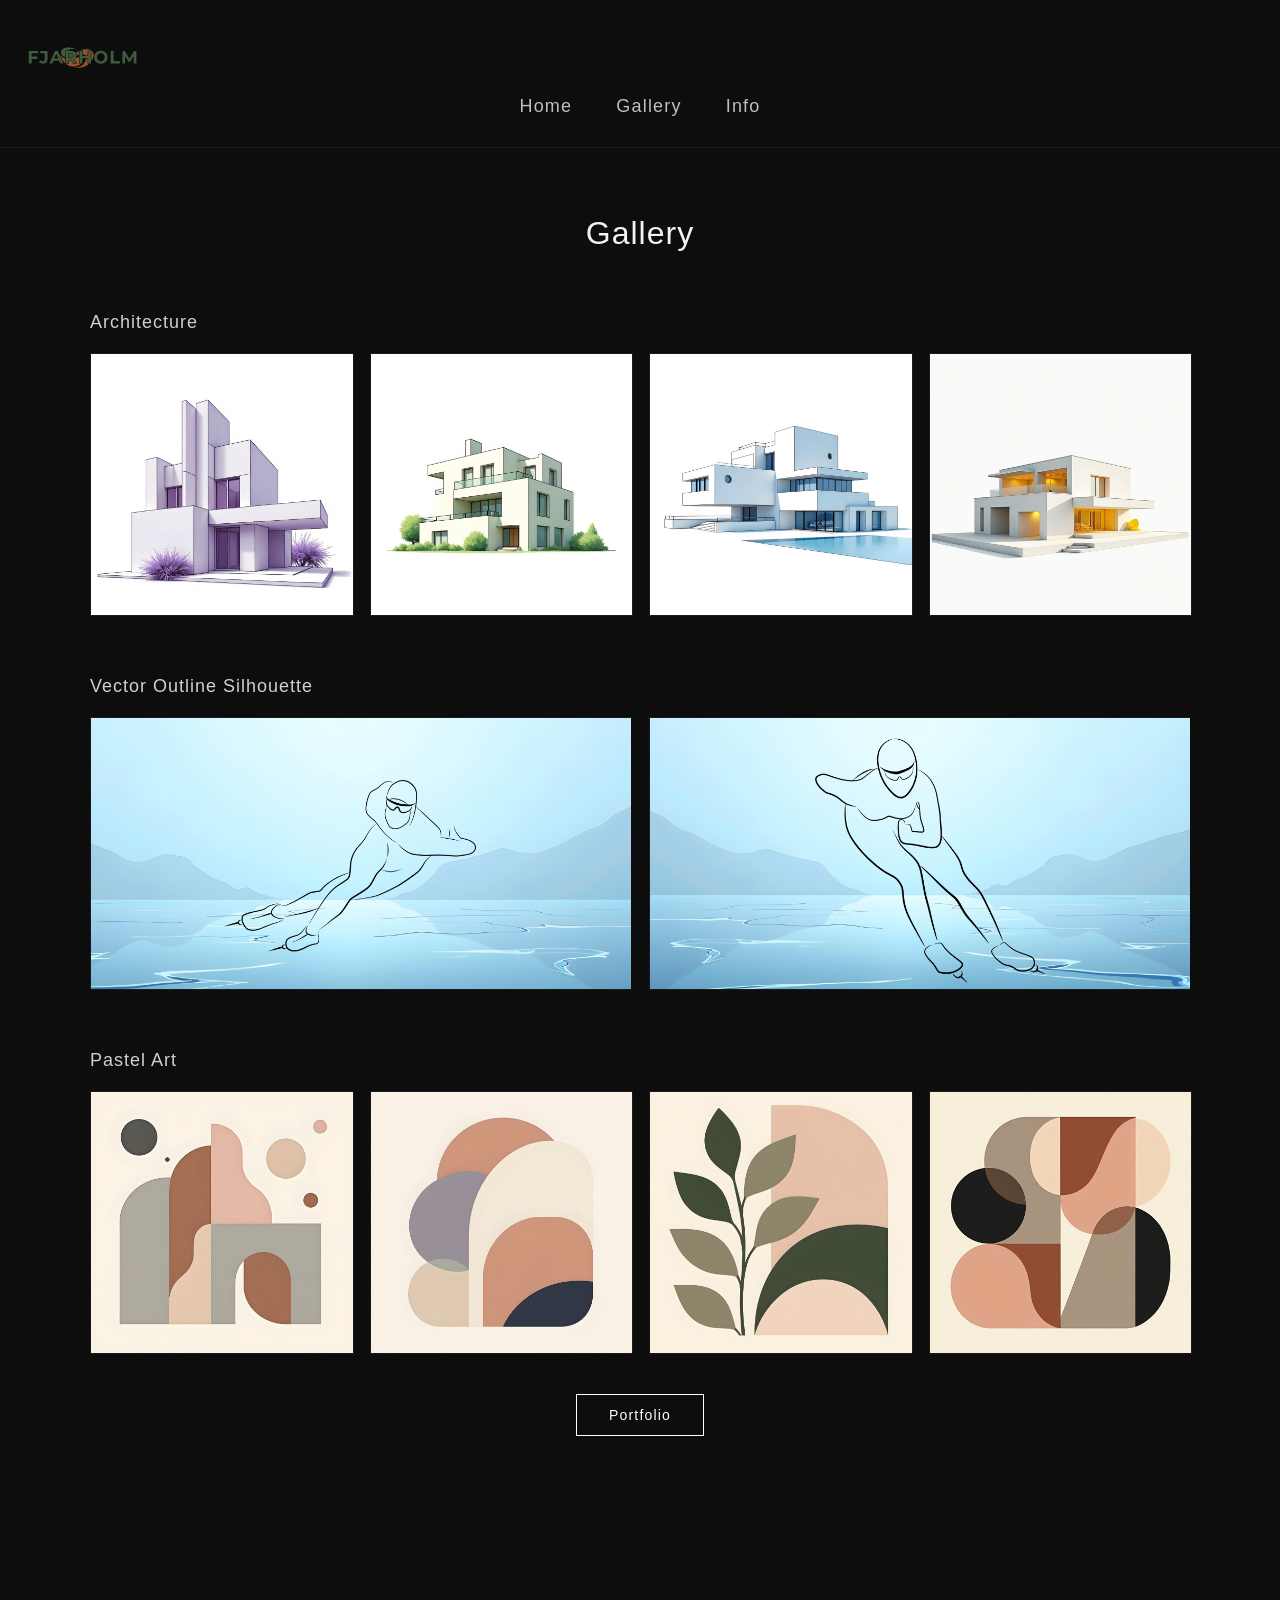
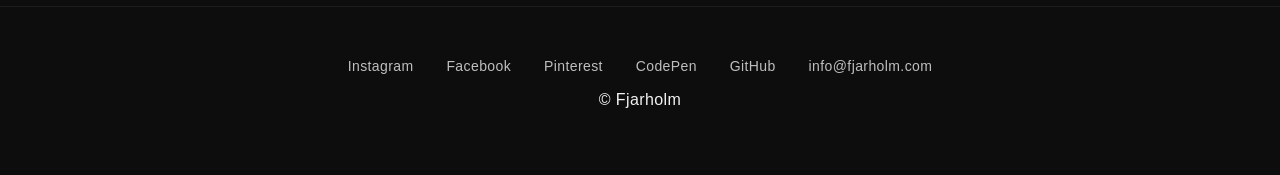
==== gallery.html @ 0f12d9ad "gallery.html" ====
<!DOCTYPE html>
<html lang="en">
<head>
    <meta charset="UTF-8">
    <meta name="viewport" content="width=device-width, initial-scale=1.0">

    <title>Fjarholm | Gallery</title>

    <meta name="description" content="Gallery of architectural concepts, vector illustrations and pastel artworks by Fjarholm.">

    <link rel="canonical" href="https://fjarholm.com/gallery.html">

    <!-- Open Graph -->
	<!-- See rida keelab Google'il otsingutulemustes pilti näidata -->
    <meta name="robots" content="max-image-preview:none">
	
    <meta property="og:title" content="Fjarholm | Gallery">
    <meta property="og:description" content="Gallery of architectural concepts, vector illustrations and pastel artworks by Fjarholm.">
    <meta property="og:url" content="https://fjarholm.com/gallery.html">
    <meta property="og:type" content="website">

		<!-- Favicon -->

	<!-- 0. Lisatud ka favicon.ico presse -->
	<link rel="shortcut icon" href="favicon.ico" type="image/x-icon">
	
	<!-- 1. Vektorigraafika kaasaegsetele brauseritele -->
	<link rel="icon" type="image/svg+xml" href="assets/img/favicon/favicon.svg">

	<!-- 2. Google Searchi jaoks ideaalne mõõt (48x48) -->
	<link rel="icon" type="image/png" sizes="48x48" href="assets/img/favicon/favicon-48x48.png">

	<!-- 3. Sinu olemasolev 512x512 PNG suuremate seadmete jaoks -->
	<link rel="icon" type="image/png" sizes="512x512" href="assets/img/favicon/favicon.png">

	<!-- 4. Apple seadmete tagavara -->
	<link rel="apple-touch-icon" href="assets/img/favicon/favicon.png">

    <!-- 5. Sinu stiilileht (suunatud uude assets/css/ kausta) -->
    <link rel="stylesheet" href="assets/css/style.css">
    
</head>
<body>

    <!-- Navigation -->
    <nav class="nav-center">
        <!-- Logo suunatud assets/svg/ kausta -->
        <img src="assets/img/logo/fjarholm-logo.svg" class="logo-img" alt="Fjarholm logo" width="260" height="80" fetchpriority="high">
        <div class="nav-links">
            <a href="index.html">Home</a>
            <a href="gallery.html">Gallery</a>
            <a href="info.html">Info</a>
        </div>
    </nav>

    <!-- MAIN CONTENT -->
    <main>

        <!-- Gallery -->
        <section class="gallery-container">

            <h1 class="gallery-title">Gallery</h1>

            <!-- Architecture -->
            <h2 class="gallery-section-title">Architecture</h2>
            <div class="gallery-grid">
                <img src="assets/img/architecture/fjarholm-atelier-architecture-1.jpg"
                     alt="Minimalist geometric brutalist house sketch with purple landscape accents by Fjarholm">

                <img src="assets/img/architecture/fjarholm-atelier-architecture-2.jpg"
                     alt="Modern multi-story white residential villa design sketch with green balconies">

                <img src="assets/img/architecture/fjarholm-atelier-architecture-3.jpg"
                     alt="Contemporary minimalist white villa architectural concept with a swimming pool">

                <img src="assets/img/architecture/fjarholm-atelier-architecture-4.jpg"
                     alt="Architectural watercolor and ink sketch of a modern bridge with tall columns and autumn trees">
            </div>

                    <!-- Vector Art -->
                    <h2 class="gallery-section-title">Vector Outline Silhouette</h2>
                    <div class="gallery-grid vector">
                <picture>
                    <source media="(max-width: 600px)"
                            srcset="assets/img/vectorart/fjarholm-atelier-vectorart-1-mobile.jpg">
                    <img src="assets/img/vectorart/fjarholm-atelier-vectorart-1.jpg"
                         alt="Minimalist vector line art of a speed skater on an ice rink with mountain background">
                </picture>

                <picture>
                    <source media="(max-width: 600px)"
                            srcset="assets/img/vectorart/fjarholm-atelier-vectorart-2-mobile.jpg">
                    <img src="assets/img/vectorart/fjarholm-atelier-vectorart-2.jpg"
                         alt="Clean vector illustration of a speed skater turning on ice under a soft blue sky">
                </picture>

            </div>

            <!-- Pastel Art -->
            <h2 class="gallery-section-title">Pastel Art</h2>
            <div class="gallery-grid">

                <img src="assets/img/pastelart/fjarholm-atelier-pastelart-1.jpg"
                     alt="Abstract pastel art with boho geometric shapes and terracotta arches">

                <img src="assets/img/pastelart/fjarholm-atelier-pastelart-2.jpg"
                     alt="Earthy tones abstract pastel artwork with overlapping smooth organic shapes">

                <img src="assets/img/pastelart/fjarholm-atelier-pastelart-3.jpg"
                     alt="Minimalist botanical pastel art featuring a green leafy branch over terracotta arches">

                <img src="assets/img/pastelart/fjarholm-atelier-pastelart-4.jpg"
                     alt="Abstract geometric pastel composition with circles and semi-circles in earth tones">
            </div>

			<div style="text-align:center; margin-top:40px;">
				<a href="https://fjarholm.com/portfolio/" class="cta">
					Portfolio
				</a>
			</div>	

        </section>

    </main>

    <!-- Footer -->
    <footer>
        <div class="footer-links">
            <a href="https://www.instagram.com/fjarholm/" target="_blank" rel="noopener noreferrer">Instagram</a>
            <a href="https://www.facebook.com/fjarholm/" target="_blank" rel="noopener noreferrer">Facebook</a>
            <a href="https://www.pinterest.com/fjarholm/" target="_blank" rel="noopener noreferrer">Pinterest</a>
            <a href="https://codepen.io/fjarholm-art" target="_blank" rel="noopener noreferrer">CodePen</a>
            <!-- Uuendatud GitHubi link uue organisatsiooni vastu -->
            <a href="https://github.com/fjarholm-art" target="_blank" rel="noopener noreferrer">GitHub</a>
            <a href="mailto:info@fjarholm.com">info@fjarholm.com</a>
        </div>
        <p>© Fjarholm</p>
    </footer>

</body>
</html>
---- assets/css/style.css ----
/* Global */
body {
    margin: 0;
    padding: 0;
    background: #0d0d0d;
    color: #f2f2f2;
    font-family: "Inter", sans-serif;
    letter-spacing: 0.4px;
    -webkit-font-smoothing: antialiased;
}

/* Navigation */
.nav-center {
    display: flex;
    flex-direction: column;
    padding: 40px 0 30px 0;
    border-bottom: 1px solid #1c1c1c;
}

.logo-img {
    height: 34px;
    width: auto;
    display: block;
    align-self: flex-start;
    margin-left: 28px;
    margin-bottom: 22px;
}

/* NAV-LINKS */
.nav-links {
    display: flex;
    justify-content: center;
}

.nav-links a {
    margin: 0 22px;
    color: #bfbfbf;
    text-decoration: none;
    font-size: 18px;
    letter-spacing: 1.2px;
    transition: color 0.2s ease;
}

.nav-links a:hover {
    color: #ffffff;
}

/* Hero */
.hero {
    text-align: center;
    padding: 160px 20px 140px 20px;
}

.hero h1 {
    font-size: 52px;
    margin-bottom: 22px;
    font-weight: 600;
    letter-spacing: 2px;
}

.hero h2 {
    font-size: 18px;
    font-weight: 300;
    max-width: 620px;
    margin: 0 auto 45px auto;
    line-height: 1.65;
    color: #c8c8c8;
}

.cta {
    display: inline-block;
    padding: 12px 32px;
    border: 1px solid #ffffff;
    color: #ffffff;
    text-decoration: none;
    font-size: 14px;
    letter-spacing: 1.2px;
    transition: all 0.25s ease;
}

.cta:hover {
    background: #ffffff;
    color: #000000;
}

/* Footer */
footer {
    text-align: center;
    padding: 50px 0;
    margin-top: 50px;
    border-top: 1px solid #1c1c1c;
}

.footer-links a {
    margin: 0 14px;
    color: #bfbfbf;
    text-decoration: none;
    font-size: 14px;
    transition: color 0.2s ease;
}

.footer-links a:hover {
    color: #ffffff;
}

/* Mobile adjustments */
@media (max-width: 600px) {
    .hero h1 {
        font-size: 38px;
    }

    .hero h2 {
        font-size: 16px;
        padding: 0 10px;
    }

    .nav-links a {
        margin: 0 10px;
        font-size: 16px;
    }

    .logo-img {
        height: 70px;
        margin-left: 20px;
    }
}

/* ------------------------------------------------ */
/* ------------------ GALLERY --------------------- */
/* ------------------------------------------------ */

.gallery-container {
    max-width: 1100px;
    margin: 0 auto;
    padding: 40px 20px 120px 20px;
}

.gallery-title {
    text-align: center;
    font-size: 32px;
    font-weight: 500;
    margin-bottom: 60px;
    letter-spacing: 1px;
}

.gallery-section-title {
    font-size: 18px;
    font-weight: 400;
    margin: 60px 0 20px 0;
    color: #d0d0d0;
    letter-spacing: 1px;
}

.gallery-grid {
    display: grid;
    grid-template-columns: repeat(auto-fit, minmax(160px, 1fr));
    gap: 18px;
}

.gallery-grid picture {
    display: block;
    width: 100%;
    overflow: hidden;
}

.gallery-grid img {
    width: 100%;
    height: auto;
    display: block;
    background: #111;
    border: 1px solid #1a1a1a;
    transition: transform 0.4s ease, filter 0.4s ease;
}

@media (hover: hover) and (pointer: fine) {
    .gallery-grid img:hover {
        transform: scale(1.04);
        filter: brightness(1.05);
    }
}

@media (hover: none), (pointer: coarse) {

    .gallery-grid img:hover {
        transform: none;
        filter: none;
    }

    .gallery-grid img:active {
        transform: scale(1.05);
        filter: brightness(1.05);
    }
}

.gallery-grid.vector {
    grid-template-columns: repeat(2, 1fr);
}

@media (max-width: 600px) {
    .gallery-grid.vector {
        grid-template-columns: 1fr;
    }

    .gallery-title {
        font-size: 26px;
    }

    .gallery-section-title {
        margin-top: 40px;
    }
}

.gallery-grid picture img {
    width: 100%;
    height: auto;
    display: block;
}

@media (max-width: 600px) {
    .footer-links a {
        display: inline-block;
        padding: 12px 0;
        margin: 8px 0;
        font-size: 16px;
    }

    footer {
        padding-bottom: 70px;
    }
}

/* ------------------------------------------------ */
/* -------------------- INFO ---------------------- */
/* ------------------------------------------------ */

.content-wrapper {
    max-width: 1100px;
    margin: 0 auto;
    padding: 80px 20px;
}

.about-layout {
    display: flex;
    align-items: flex-start;
    gap: 70px;
}

.about-image {
    flex: 0 0 240px;
}

.about-image img {
    width: 100%;
    height: auto;
    display: block;
}

.about-text {
    flex: 1;
}

.about-text h2 {
    margin-top: 0;
    margin-bottom: 30px;
    text-align: left;
}

.about-text h3 {
    margin: 30px 0 10px;
    font-size: 22px;
    font-weight: 500;
    color: #ffffff;
}

.about-text p {
    margin: 0 0 20px;
    line-height: 1.8;
    color: #d2d2d2;
    font-size: 1.08rem;
}

@media (max-width: 800px) {

    .about-layout {
        flex-direction: column;
        align-items: center;
        gap: 35px;
    }

    .about-image {
        width: 120px;
        flex: none;
    }

    .about-image img {
        width: 100%;
        height: auto;
    }

    .about-text {
        width: 100%;
        text-align: center;
    }

    .about-text h2,
    .about-text h3 {
        text-align: center;
    }
}
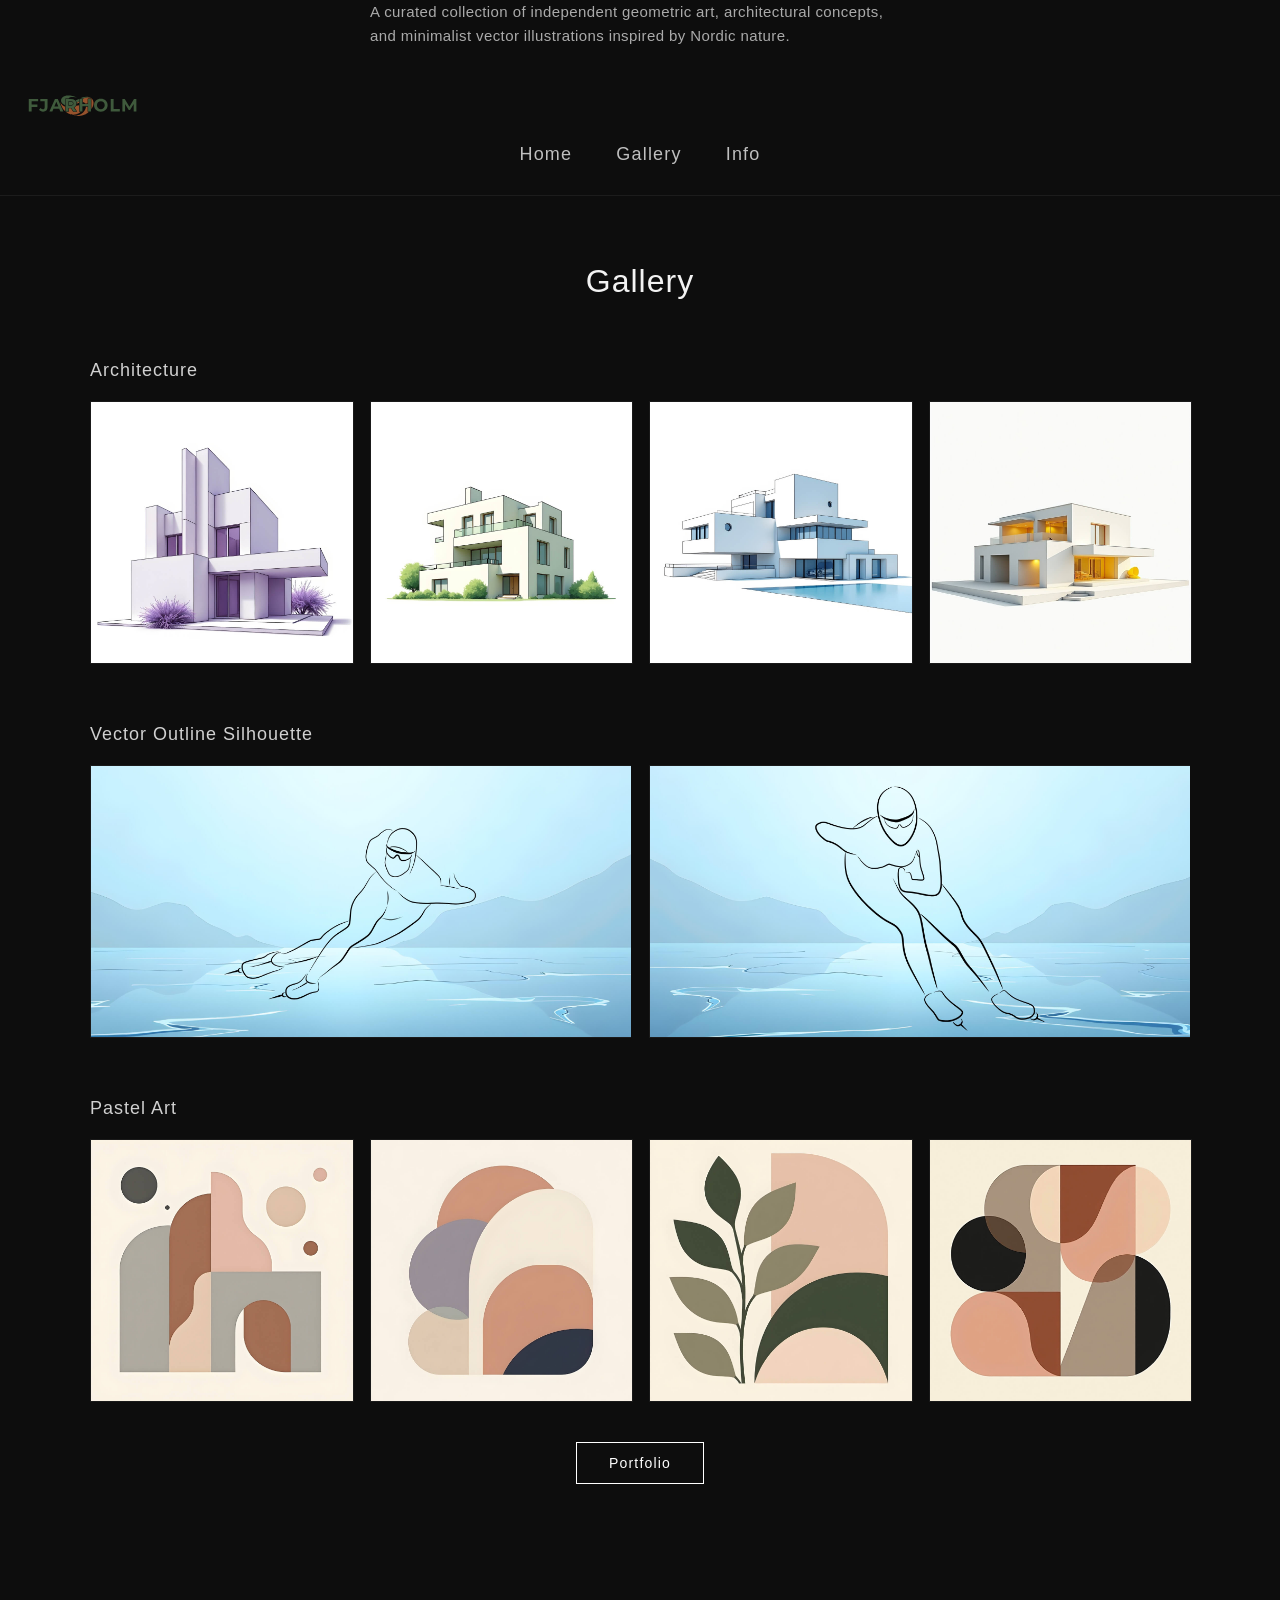
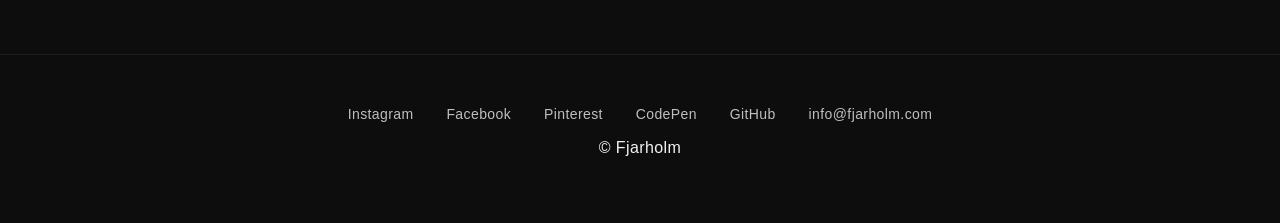
==== commit 25bf505b: "gallery.html" ====
--- a/gallery.html
+++ b/gallery.html
@@ -5,6 +5,11 @@
     <meta name="viewport" content="width=device-width, initial-scale=1.0">
 
     <title>Fjarholm | Gallery</title>
+
+	    <!-- SEO & Intro tekst H1 all -->
+    <p style="font-size: 15px; color: #aaaaaa; max-width: 540px; margin: 0 auto; line-height: 1.6; font-weight: 300;">
+        A curated collection of independent geometric art, architectural concepts, and minimalist vector illustrations inspired by Nordic nature.
+    </p>
 
     <meta name="description" content="Gallery of architectural concepts, vector illustrations and pastel artworks by Fjarholm.">
 
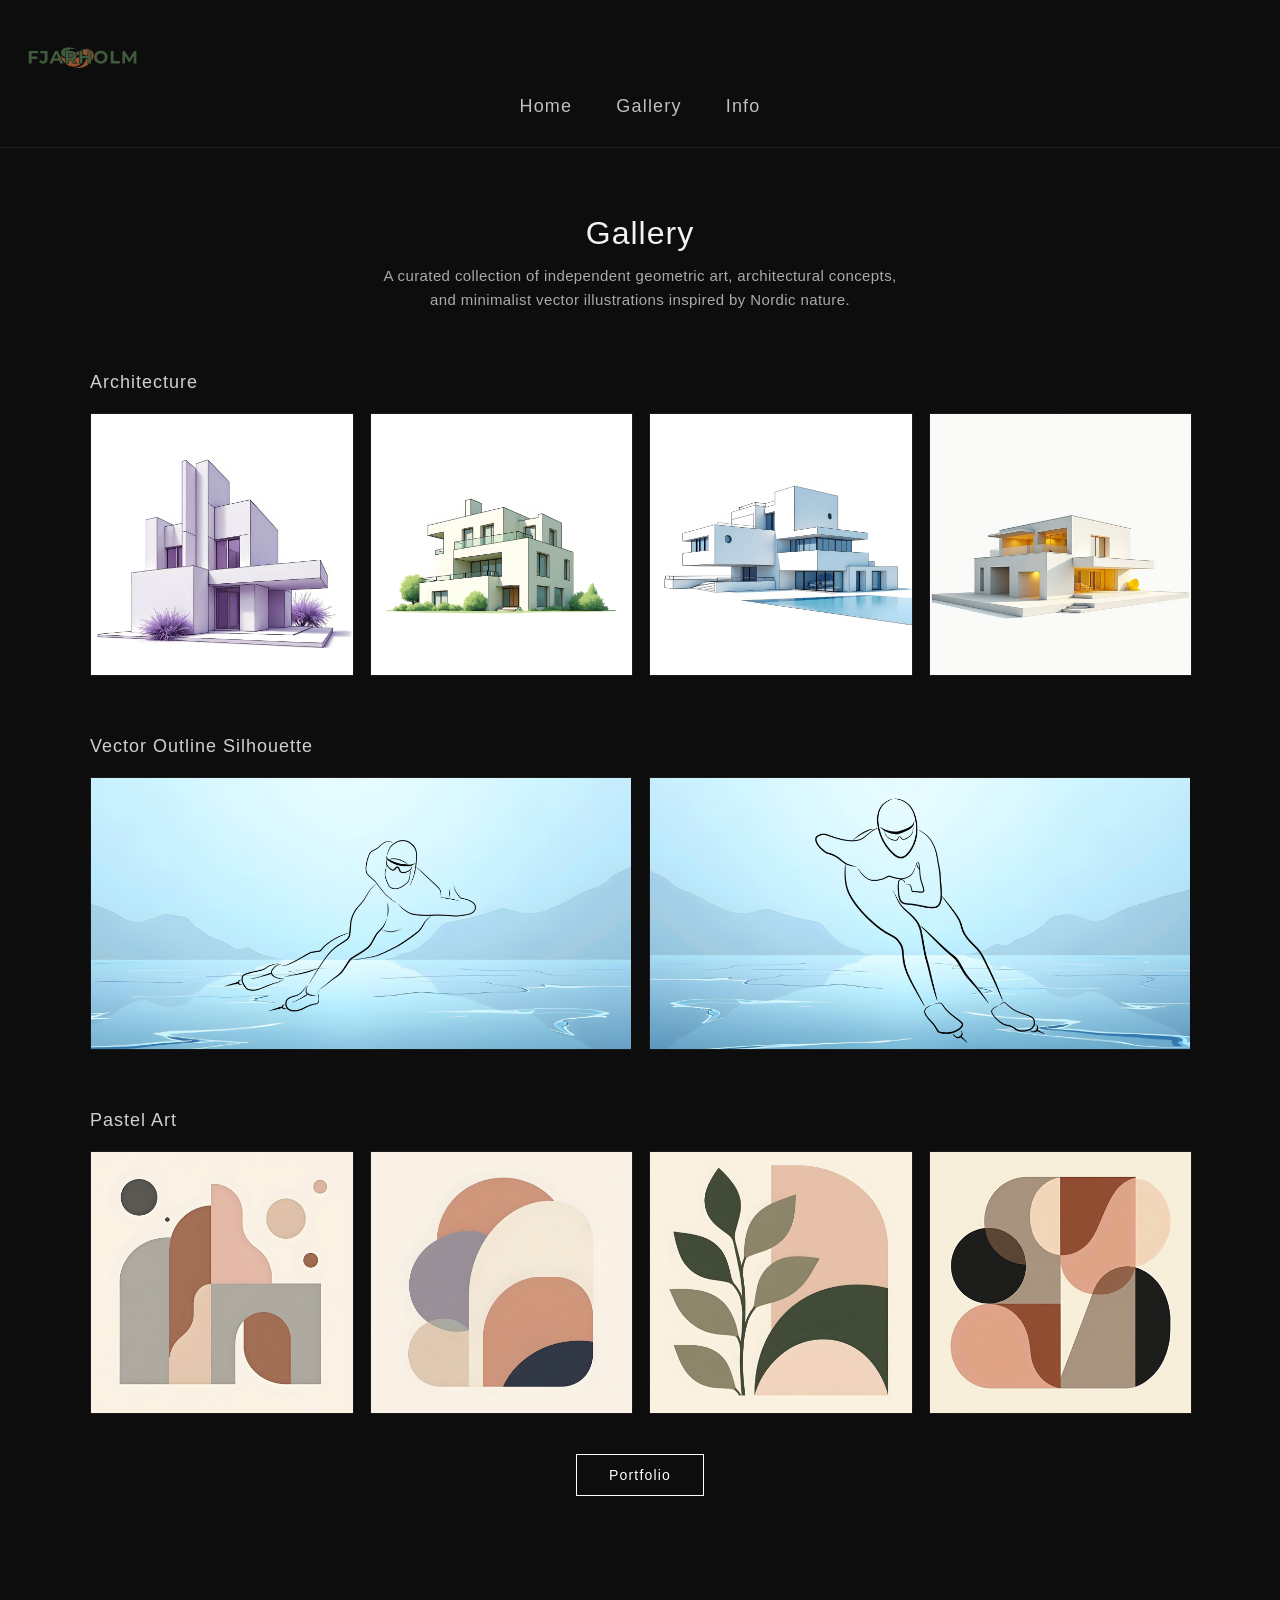
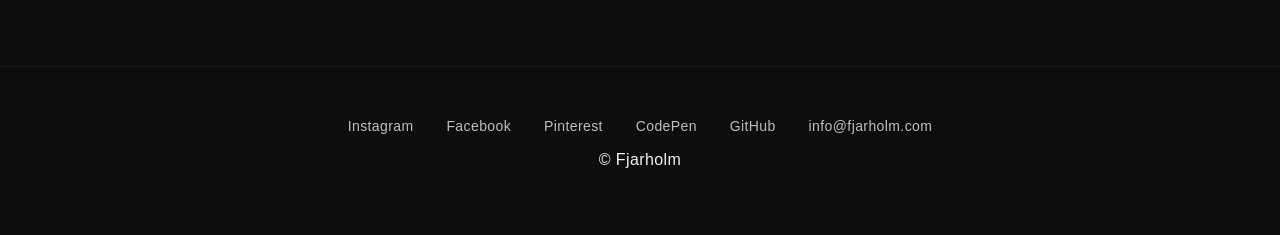
==== commit 710237aa: "gallery.html" ====
--- a/gallery.html
+++ b/gallery.html
@@ -6,42 +6,27 @@
 
     <title>Fjarholm | Gallery</title>
 
-	    <!-- SEO & Intro tekst H1 all -->
-    <p style="font-size: 15px; color: #aaaaaa; max-width: 540px; margin: 0 auto; line-height: 1.6; font-weight: 300;">
-        A curated collection of independent geometric art, architectural concepts, and minimalist vector illustrations inspired by Nordic nature.
-    </p>
-
     <meta name="description" content="Gallery of architectural concepts, vector illustrations and pastel artworks by Fjarholm.">
 
     <link rel="canonical" href="https://fjarholm.com/gallery.html">
 
     <!-- Open Graph -->
-	<!-- See rida keelab Google'il otsingutulemustes pilti näidata -->
-    <meta name="robots" content="max-image-preview:none">
+    <!-- "max-image-preview:large" laseb Google'il otsingus piltide eelvaateid näidata -->
+    <meta name="robots" content="max-image-preview:large">
 	
     <meta property="og:title" content="Fjarholm | Gallery">
     <meta property="og:description" content="Gallery of architectural concepts, vector illustrations and pastel artworks by Fjarholm.">
     <meta property="og:url" content="https://fjarholm.com/gallery.html">
     <meta property="og:type" content="website">
 
-		<!-- Favicon -->
+    <!-- Favicon -->
+    <link rel="shortcut icon" href="favicon.ico" type="image/x-icon">
+    <link rel="icon" type="image/svg+xml" href="assets/img/favicon/favicon.svg">
+    <link rel="icon" type="image/png" sizes="48x48" href="assets/img/favicon/favicon-48x48.png">
+    <link rel="icon" type="image/png" sizes="512x512" href="assets/img/favicon/favicon.png">
+    <link rel="apple-touch-icon" href="assets/img/favicon/favicon.png">
 
-	<!-- 0. Lisatud ka favicon.ico presse -->
-	<link rel="shortcut icon" href="favicon.ico" type="image/x-icon">
-	
-	<!-- 1. Vektorigraafika kaasaegsetele brauseritele -->
-	<link rel="icon" type="image/svg+xml" href="assets/img/favicon/favicon.svg">
-
-	<!-- 2. Google Searchi jaoks ideaalne mõõt (48x48) -->
-	<link rel="icon" type="image/png" sizes="48x48" href="assets/img/favicon/favicon-48x48.png">
-
-	<!-- 3. Sinu olemasolev 512x512 PNG suuremate seadmete jaoks -->
-	<link rel="icon" type="image/png" sizes="512x512" href="assets/img/favicon/favicon.png">
-
-	<!-- 4. Apple seadmete tagavara -->
-	<link rel="apple-touch-icon" href="assets/img/favicon/favicon.png">
-
-    <!-- 5. Sinu stiilileht (suunatud uude assets/css/ kausta) -->
+    <!-- Stiilileht -->
     <link rel="stylesheet" href="assets/css/style.css">
     
 </head>
@@ -49,7 +34,6 @@
 
     <!-- Navigation -->
     <nav class="nav-center">
-        <!-- Logo suunatud assets/svg/ kausta -->
         <img src="assets/img/logo/fjarholm-logo.svg" class="logo-img" alt="Fjarholm logo" width="260" height="80" fetchpriority="high">
         <div class="nav-links">
             <a href="index.html">Home</a>
@@ -64,7 +48,12 @@
         <!-- Gallery -->
         <section class="gallery-container">
 
-            <h1 class="gallery-title">Gallery</h1>
+            <h1 class="gallery-title" style="margin-bottom: 12px;">Gallery</h1>
+
+            <!-- SEO & Intro tekst -->
+            <p style="font-size: 15px; color: #aaaaaa; max-width: 540px; margin: 0 auto 40px auto; text-align: center; line-height: 1.6; font-weight: 300;">
+                A curated collection of independent geometric art, architectural concepts, and minimalist vector illustrations inspired by Nordic nature.
+            </p>
 
             <!-- Architecture -->
             <h2 class="gallery-section-title">Architecture</h2>
@@ -82,9 +71,9 @@
                      alt="Architectural watercolor and ink sketch of a modern bridge with tall columns and autumn trees">
             </div>
 
-                    <!-- Vector Art -->
-                    <h2 class="gallery-section-title">Vector Outline Silhouette</h2>
-                    <div class="gallery-grid vector">
+            <!-- Vector Art -->
+            <h2 class="gallery-section-title">Vector Outline Silhouette</h2>
+            <div class="gallery-grid vector">
                 <picture>
                     <source media="(max-width: 600px)"
                             srcset="assets/img/vectorart/fjarholm-atelier-vectorart-1-mobile.jpg">
@@ -98,13 +87,11 @@
                     <img src="assets/img/vectorart/fjarholm-atelier-vectorart-2.jpg"
                          alt="Clean vector illustration of a speed skater turning on ice under a soft blue sky">
                 </picture>
-
             </div>
 
             <!-- Pastel Art -->
             <h2 class="gallery-section-title">Pastel Art</h2>
             <div class="gallery-grid">
-
                 <img src="assets/img/pastelart/fjarholm-atelier-pastelart-1.jpg"
                      alt="Abstract pastel art with boho geometric shapes and terracotta arches">
 
@@ -118,11 +105,11 @@
                      alt="Abstract geometric pastel composition with circles and semi-circles in earth tones">
             </div>
 
-			<div style="text-align:center; margin-top:40px;">
-				<a href="https://fjarholm.com/portfolio/" class="cta">
-					Portfolio
-				</a>
-			</div>	
+            <div style="text-align:center; margin-top:40px;">
+                <a href="https://fjarholm.com/portfolio/" class="cta">
+                    Portfolio
+                </a>
+            </div>	
 
         </section>
 
@@ -134,9 +121,8 @@
             <a href="https://www.instagram.com/fjarholm/" target="_blank" rel="noopener noreferrer">Instagram</a>
             <a href="https://www.facebook.com/fjarholm/" target="_blank" rel="noopener noreferrer">Facebook</a>
             <a href="https://www.pinterest.com/fjarholm/" target="_blank" rel="noopener noreferrer">Pinterest</a>
-            <a href="https://codepen.io/fjarholm-art" target="_blank" rel="noopener noreferrer">CodePen</a>
-            <!-- Uuendatud GitHubi link uue organisatsiooni vastu -->
-            <a href="https://github.com/fjarholm-art" target="_blank" rel="noopener noreferrer">GitHub</a>
+            <a href="https://codepen.io/fjarholm-art/" target="_blank" rel="noopener noreferrer">CodePen</a>
+            <a href="https://github.com/fjarholm-art/" target="_blank" rel="noopener noreferrer">GitHub</a>
             <a href="mailto:info@fjarholm.com">info@fjarholm.com</a>
         </div>
         <p>© Fjarholm</p>
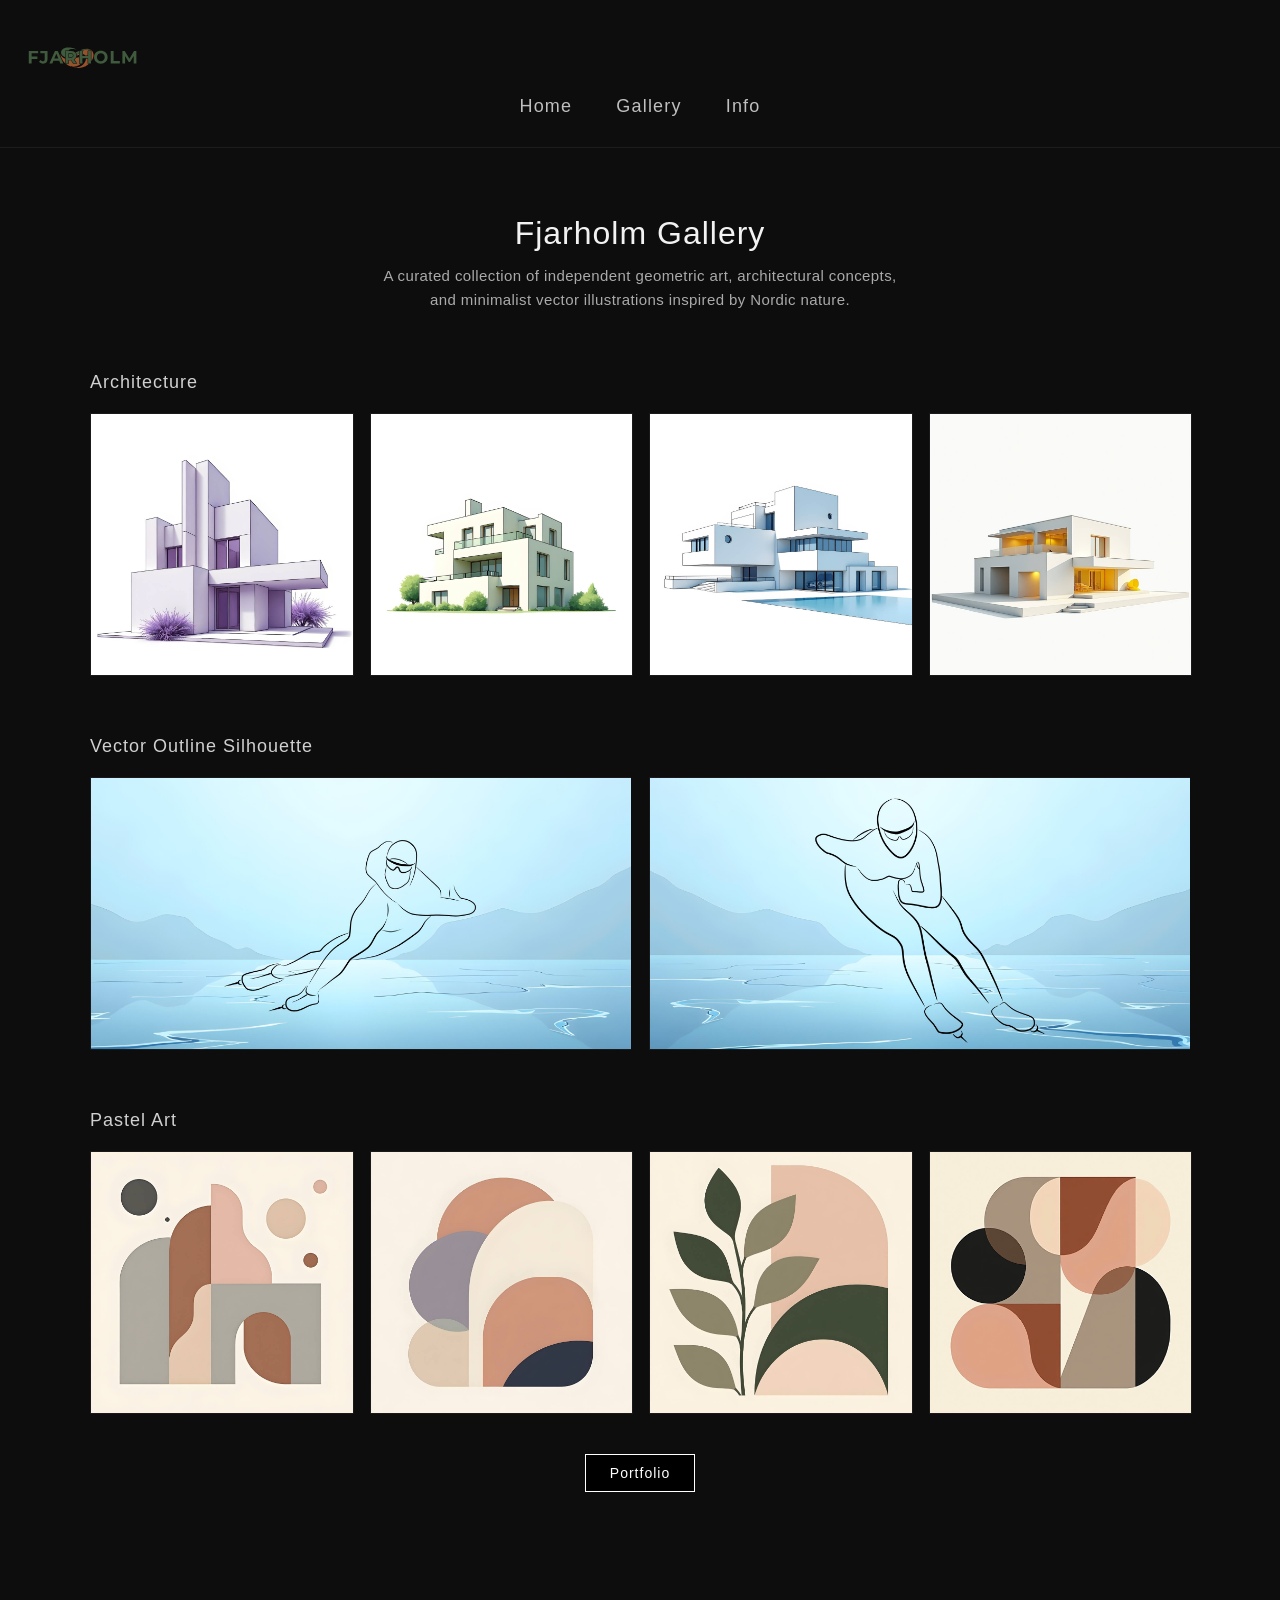
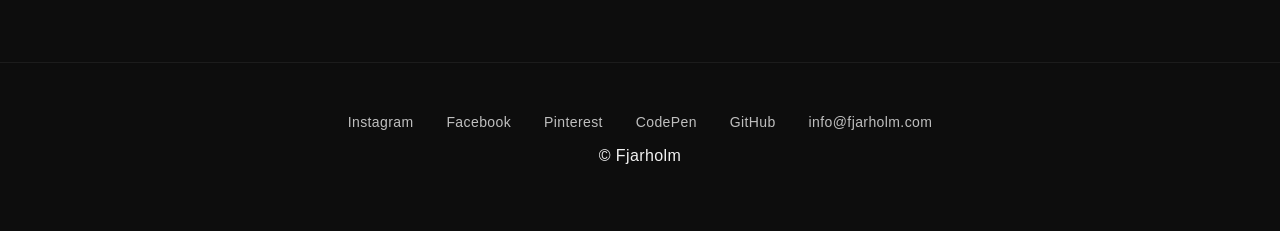
==== commit e902489b: "gallery.html" ====
--- a/gallery.html
+++ b/gallery.html
@@ -48,7 +48,7 @@
         <!-- Gallery -->
         <section class="gallery-container">
 
-            <h1 class="gallery-title" style="margin-bottom: 12px;">Gallery</h1>
+            <h1 class="gallery-title" style="margin-bottom: 12px;">Fjarholm Gallery</h1>
 
             <!-- SEO & Intro tekst -->
             <p style="font-size: 15px; color: #aaaaaa; max-width: 540px; margin: 0 auto 40px auto; text-align: center; line-height: 1.6; font-weight: 300;">
--- a/assets/css/style.css
+++ b/assets/css/style.css
@@ -307,3 +307,25 @@
         text-align: center;
     }
 }
+/* CTA Nupu stiil info.html lehel hakkas olemasoleva peale tööle*/
+/* CTA Nupu stiil, kui HTML-is on class="cta" */
+.cta {
+    display: inline-block;
+    color: #ffffff;            /* Vaikimisi valge tekst */
+    background-color: #000000; /* Must taust */
+    border: 1px solid #ffffff; /* Valge raam */
+    padding: 10px 24px;
+    font-size: 14px;
+    letter-spacing: 1px;
+    text-decoration: none;
+    border-radius: 0px;
+    transition: all 0.25s ease;
+}
+
+.cta:hover {
+    color: #000000 !important;            /* Hoveril tekst MUSTAKS */
+    background-color: #ffffff !important; /* Hoveril taust VALGEKS */
+    border-color: #ffffff !important;
+}
+
+
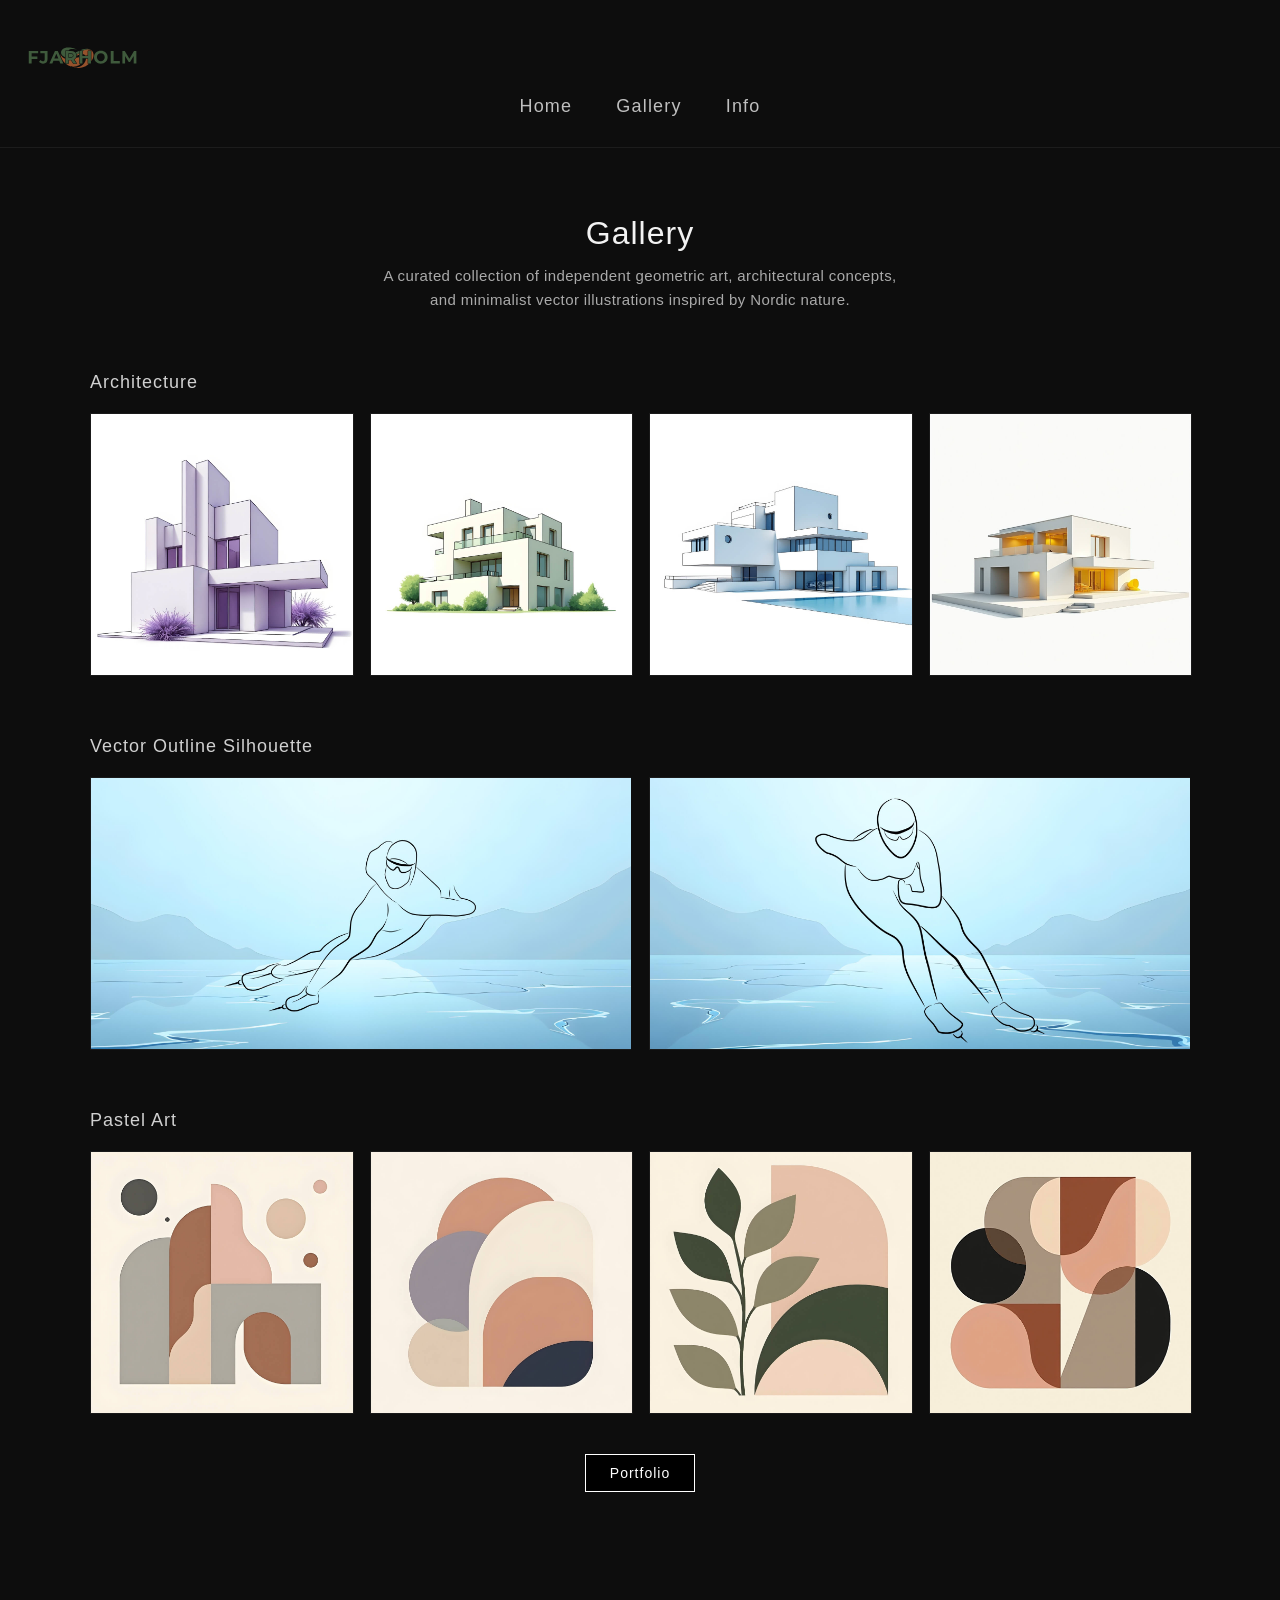
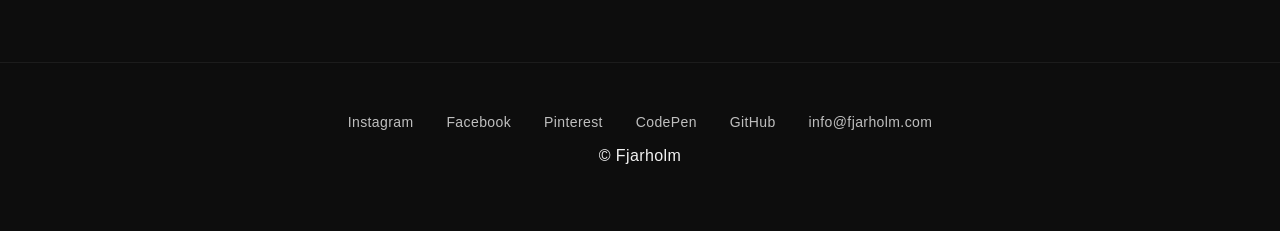
==== commit b5c7a391: "gallery.html" ====
--- a/gallery.html
+++ b/gallery.html
@@ -48,7 +48,7 @@
         <!-- Gallery -->
         <section class="gallery-container">
 
-            <h1 class="gallery-title" style="margin-bottom: 12px;">Fjarholm Gallery</h1>
+            <h1 class="gallery-title" style="margin-bottom: 12px;">Gallery</h1>
 
             <!-- SEO & Intro tekst -->
             <p style="font-size: 15px; color: #aaaaaa; max-width: 540px; margin: 0 auto 40px auto; text-align: center; line-height: 1.6; font-weight: 300;">
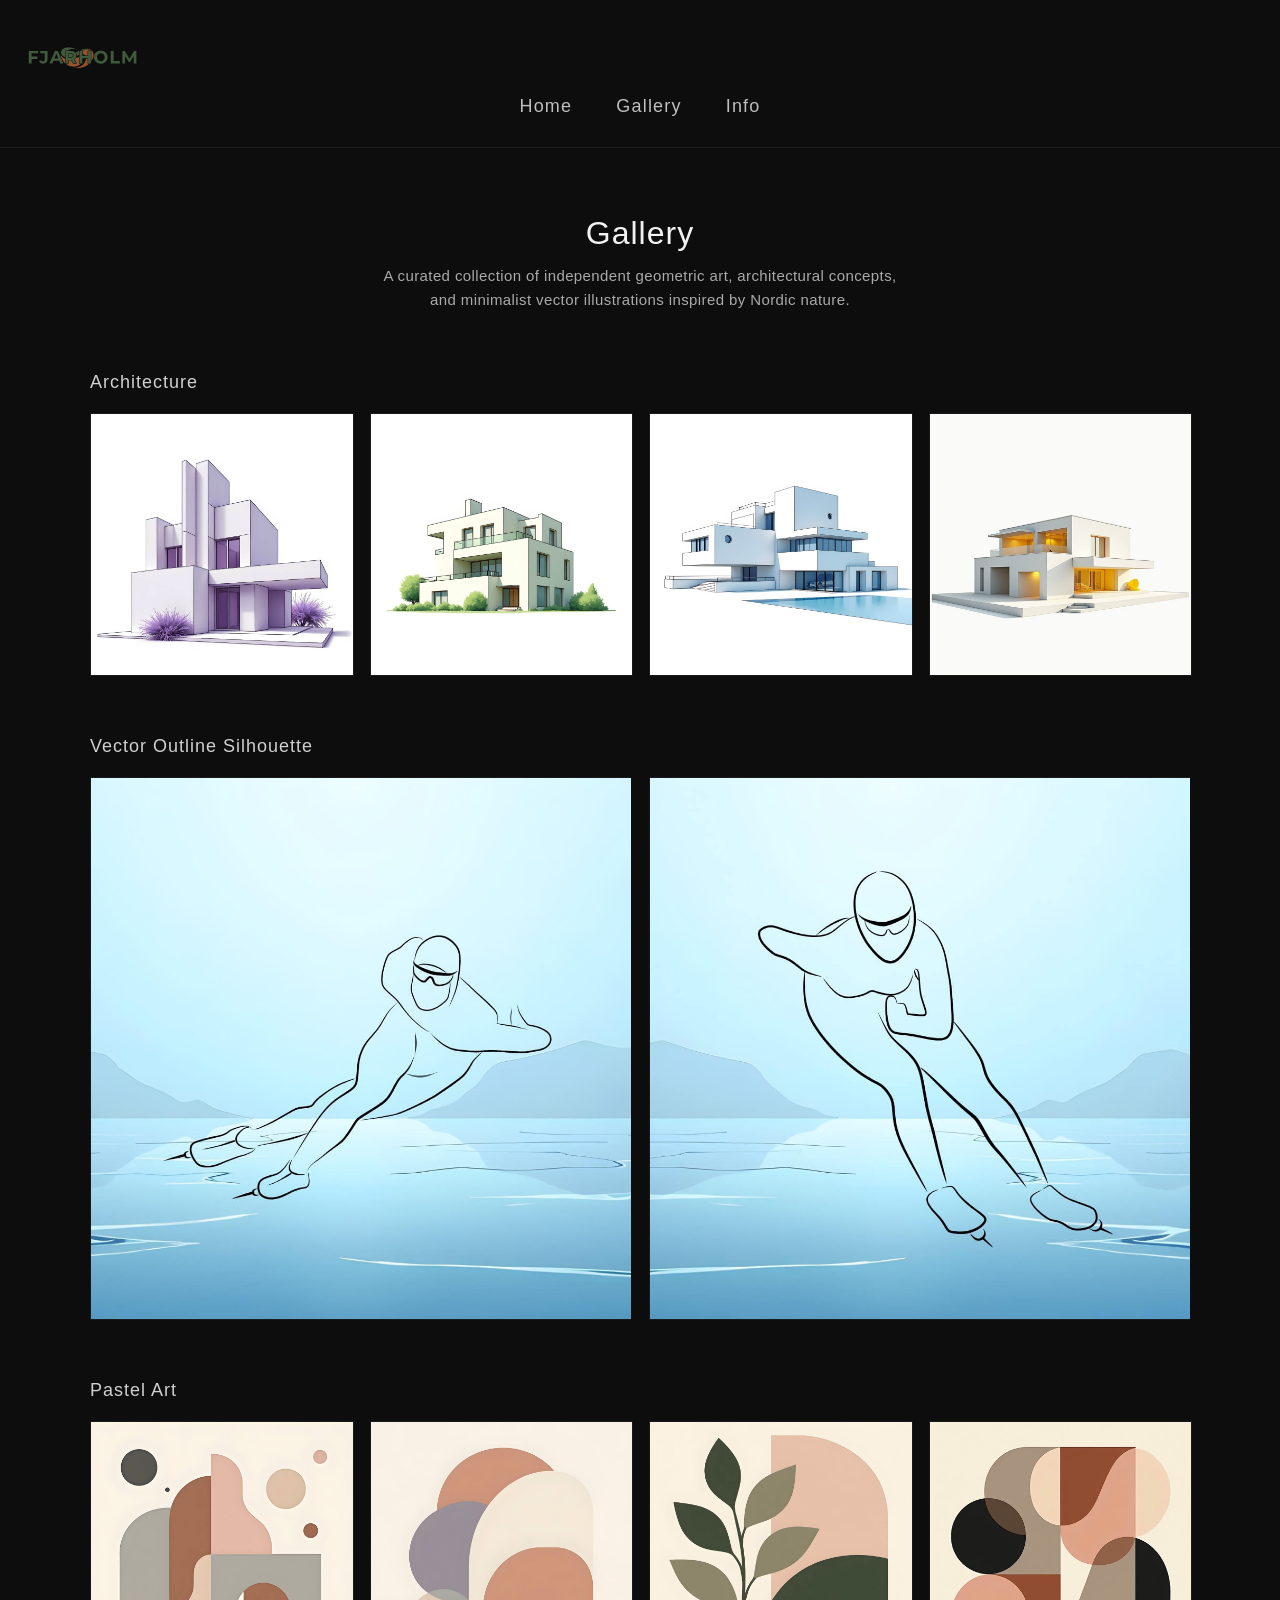
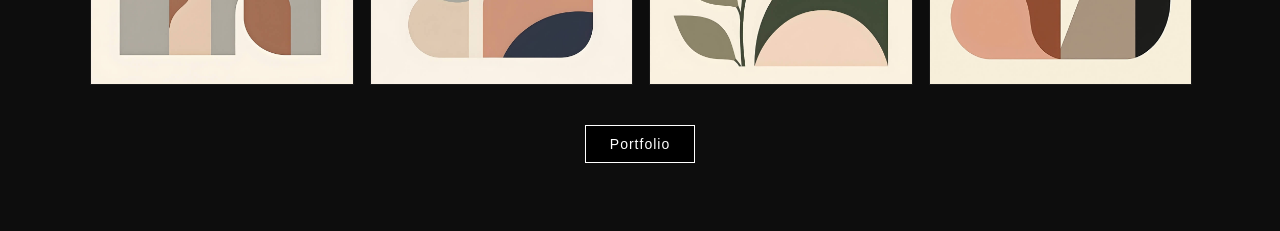
==== commit 09cea7bc: "gallery.html" ====
--- a/gallery.html
+++ b/gallery.html
@@ -6,7 +6,7 @@
 
     <title>Fjarholm | Gallery</title>
 
-    <meta name="description" content="Gallery of architectural concepts, vector illustrations and pastel artworks by Fjarholm.">
+    <meta name="description" content="Explore the Fjarholm gallery featuring independent geometric digital art, contemporary architectural concepts, vector illustrations, and minimalist pastel artwork.">
 
     <link rel="canonical" href="https://fjarholm.com/gallery.html">
 
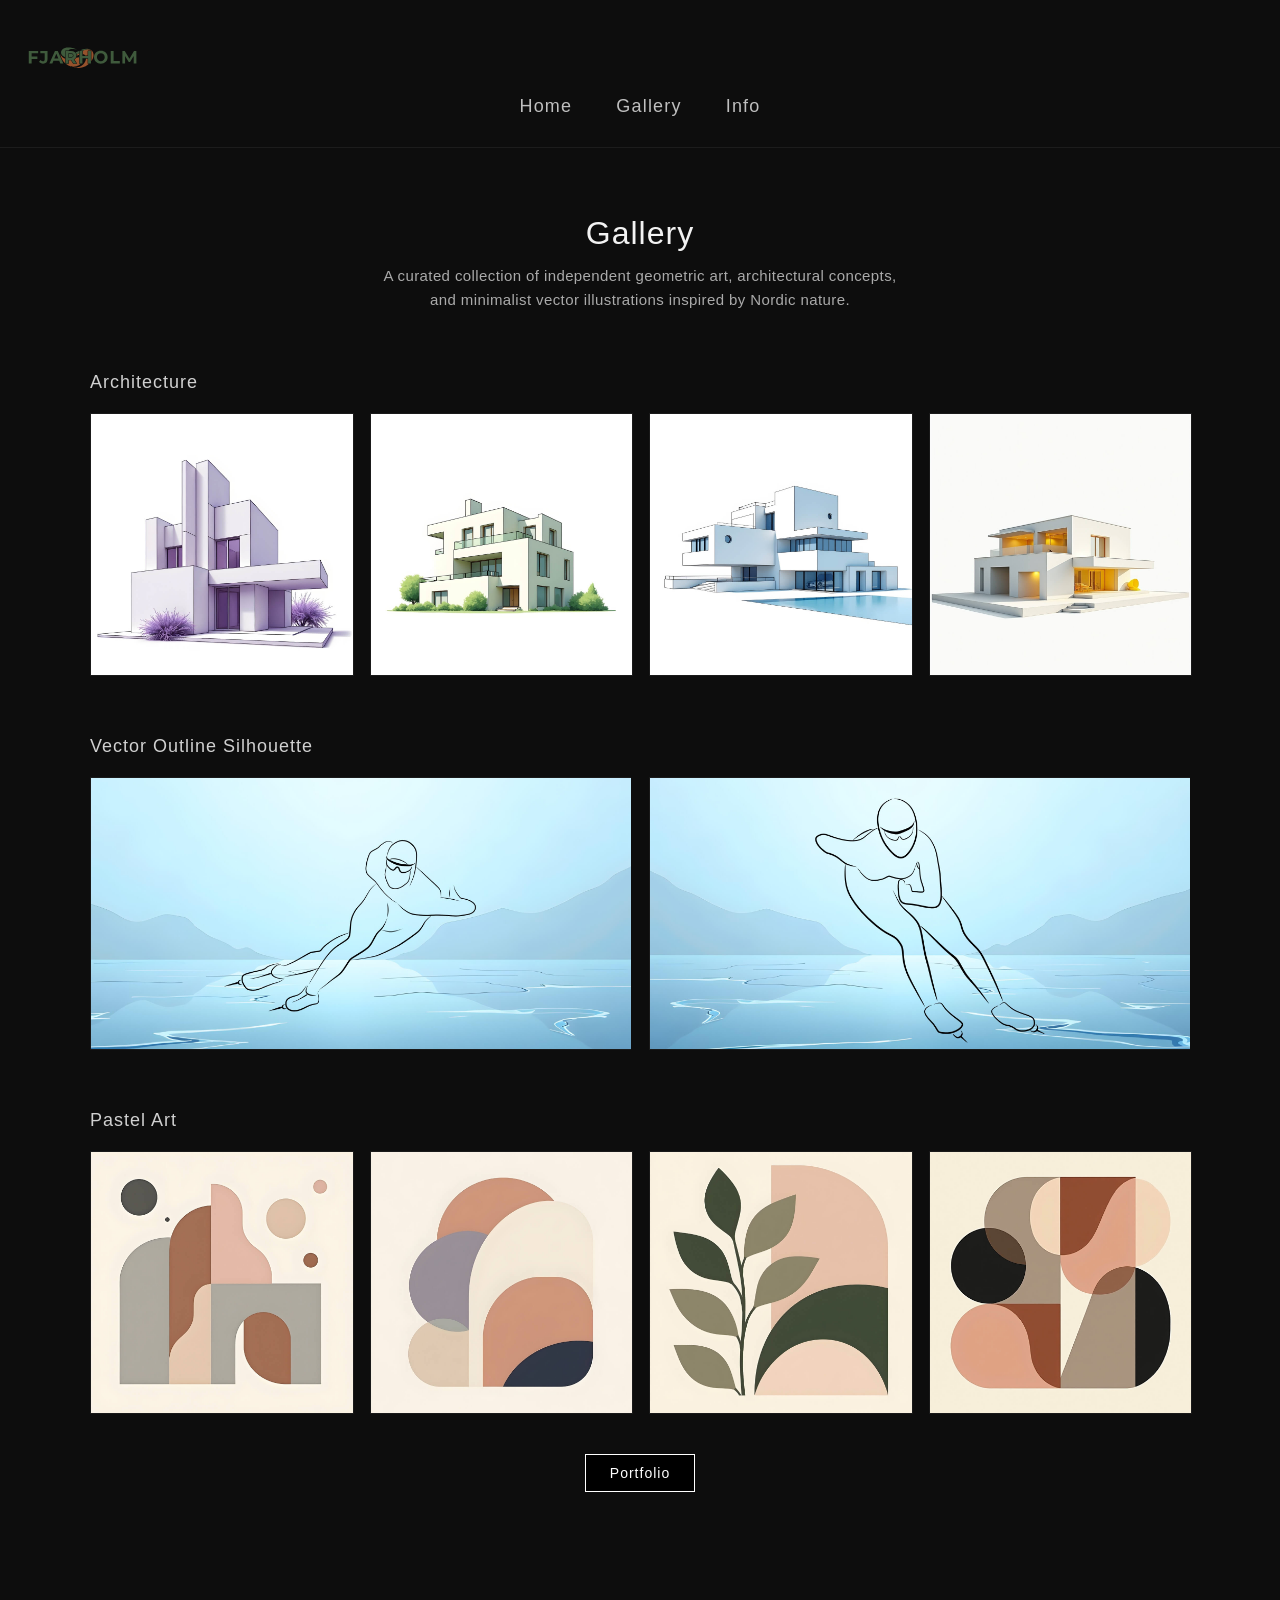
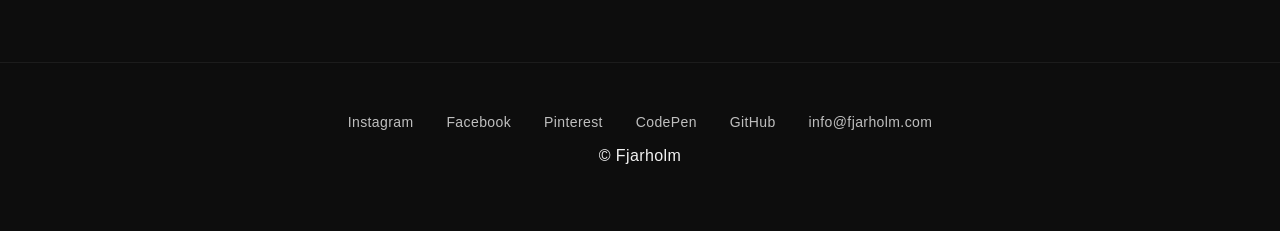
==== commit 22f93ebc: "gallery.html" ====
--- a/gallery.html
+++ b/gallery.html
@@ -4,7 +4,7 @@
     <meta charset="UTF-8">
     <meta name="viewport" content="width=device-width, initial-scale=1.0">
 
-    <title>Fjarholm | Gallery</title>
+    <title>Fjarholm | Nordic-Inspired Digital Art Gallery</title>
 
     <meta name="description" content="Explore the Fjarholm gallery featuring independent geometric digital art, contemporary architectural concepts, vector illustrations, and minimalist pastel artwork.">
 
